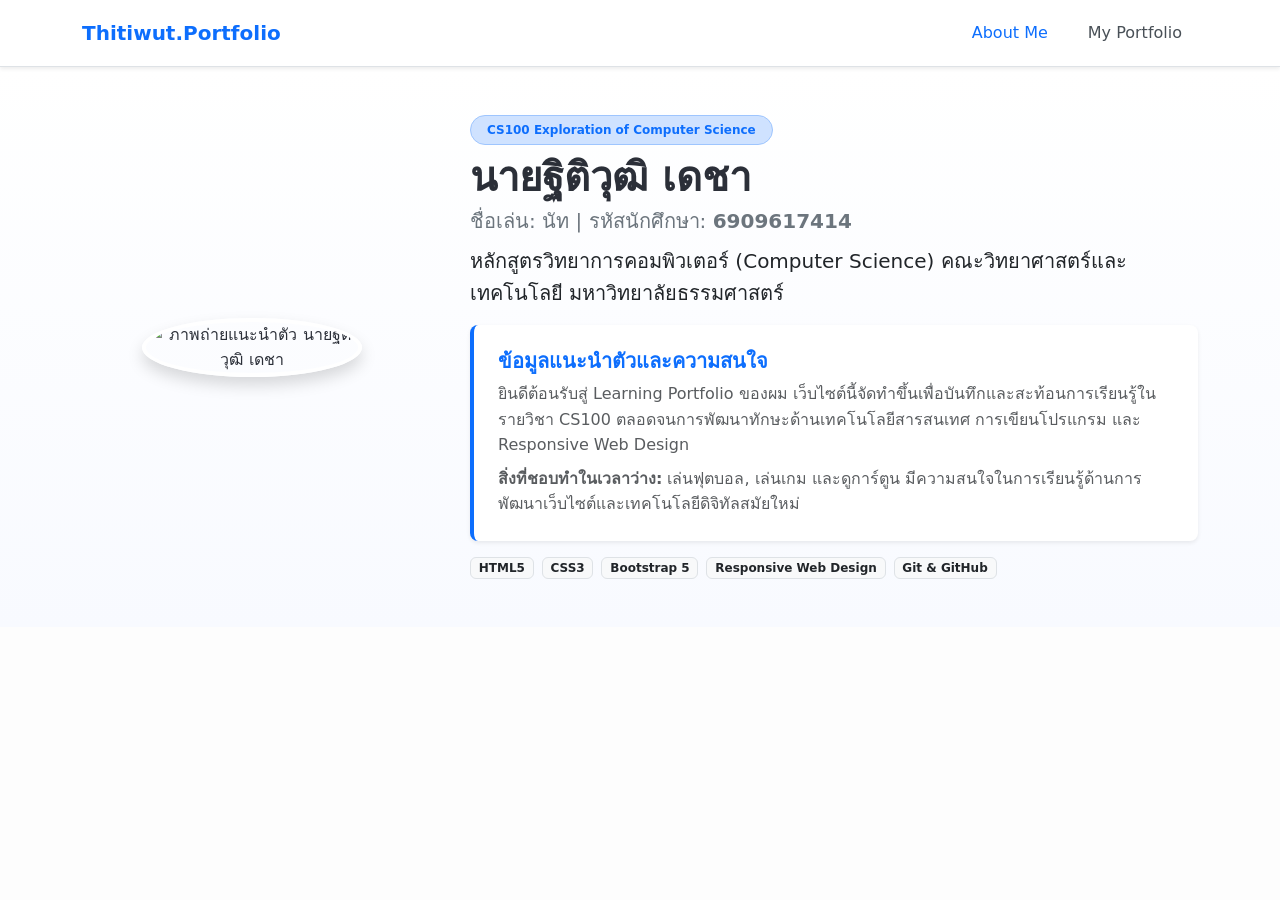
==== index.html @ b5b59eac "Enhance the visual appeal of various website elements" ====
<!DOCTYPE html>
<html lang="th">
<head>
    <meta charset="UTF-8">
    <meta name="viewport" content="width=device-width, initial-scale=1.0">
    <title>Learning Portfolio | ฐิติวุฒิ เดชา (6909617414)</title>
    <link href="https://cdn.jsdelivr.net/npm/bootstrap@5.3.3/dist/css/bootstrap.min.css" rel="stylesheet">
    <link rel="stylesheet" href="css/style.css">
</head>
<body>

    <header class="site-header sticky-top">
        <nav class="navbar navbar-expand bg-white border-bottom shadow-sm">
            <div class="container">
                <a class="navbar-brand fw-bold text-primary" href="#about">
                    Thitiwut.Portfolio
                </a>
                <div class="navbar-nav ms-auto gap-2">
                    <a class="nav-link px-3 active" href="#about">About Me</a>
                    <a class="nav-link px-3" href="#portfolio">My Portfolio</a>
                </div>
            </div>
        </nav>
    </header>

    <main>
        <section id="about" class="about-section py-5">
            <div class="container">
                <div class="row align-items-center g-4 g-lg-5">
                    <div class="col-12 col-md-4 text-center">
                        <div class="profile-img-wrapper mx-auto">
                            <img src="media/6909617414.jpg" alt="ภาพถ่ายแนะนำตัว นายฐิติวุฒิ เดชา" class="img-fluid rounded-circle profile-img shadow">
                        </div>
                    </div>
                    <div class="col-12 col-md-8 text-center text-md-start">
                        <span class="badge bg-primary-subtle text-primary border border-primary-subtle px-3 py-2 rounded-pill mb-2">CS100 Exploration of Computer Science</span>
                        <h1 class="display-6 fw-bold mb-1">นายฐิติวุฒิ เดชา</h1>
                        <p class="text-secondary fs-5 mb-2">ชื่อเล่น: นัท | รหัสนักศึกษา: <strong>6909617414</strong></p>
                        <p class="lead text-dark mb-3">
                            หลักสูตรวิทยาการคอมพิวเตอร์ (Computer Science) คณะวิทยาศาสตร์และเทคโนโลยี มหาวิทยาลัยธรรมศาสตร์
                        </p>
                        <div class="bio-card p-3 p-md-4 rounded-3 bg-white shadow-sm mb-3">
                            <h2 class="h5 fw-bold text-primary mb-2">ข้อมูลแนะนำตัวและความสนใจ</h2>
                            <p class="mb-2 text-muted">
                                ยินดีต้อนรับสู่ Learning Portfolio ของผม เว็บไซต์นี้จัดทำขึ้นเพื่อบันทึกและสะท้อนการเรียนรู้ในรายวิชา CS100 ตลอดจนการพัฒนาทักษะด้านเทคโนโลยีสารสนเทศ การเขียนโปรแกรม และ Responsive Web Design
                            </p>
                            <p class="mb-0 text-muted">
                                <strong>สิ่งที่ชอบทำในเวลาว่าง:</strong> เล่นฟุตบอล, เล่นเกม และดูการ์ตูน มีความสนใจในการเรียนรู้ด้านการพัฒนาเว็บไซต์และเทคโนโลยีดิจิทัลสมัยใหม่
                            </p>
                        </div>
                        <div class="d-flex flex-wrap justify-content-center justify-content-md-start gap-2">
                            <span class="badge bg-light text-dark border">HTML5</span>
                            <span class="badge bg-light text-dark border">CSS3</span>
                            <span class="badge bg-light text-dark border">Bootstrap 5</span>
                            <span class="badge bg-light text-dark border">Responsive Web Design</span>
                            <span class="badge bg-light text-dark border">Git & GitHub</span>
                        </div>
                    </div>
                </div>
            </div>
        </section>



</body>
</html>
---- css/style.css ----
html {
    scroll-behavior: smooth;
}

body {
    font-family: system-ui, -apple-system, "Segoe UI", Roboto, "Helvetica Neue", Arial, sans-serif;
    color: #2b2f38;
    background-color: #fdfdfd;
    line-height: 1.6;
}

.site-header .navbar {
    padding-top: 0.75rem;
    padding-bottom: 0.75rem;
}

.site-header .nav-link {
    font-weight: 500;
    color: #495057;
    transition: color 0.2s ease-in-out;
}

.site-header .nav-link:hover,
.site-header .nav-link.active {
    color: #0d6efd;
}

.about-section {
    background: linear-gradient(180deg, #ffffff 0%, #f8faff 100%);
}

.profile-img-wrapper {
    max-width: 220px;
}

.profile-img {
    width: 200px;
    height: 200px;
    object-fit: cover;
    border: 4px solid #ffffff;
    box-shadow: 0 0.5rem 1rem rgba(13, 110, 253, 0.15);
    transition: transform 0.3s ease;
}

.profile-img:hover {
    transform: scale(1.03);
}

.bio-card {
    border-left: 4px solid #0d6efd;
    background-color: #ffffff;
}

.portfolio-section {
    background-color: #f8f9fa;
}

.portfolio-card {
    border-radius: 1rem;
    transition: transform 0.25s ease, box-shadow 0.25s ease;
    background-color: #ffffff;
}

.portfolio-card:hover {
    transform: translateY(-5px);
    box-shadow: 0 0.75rem 1.5rem rgba(0, 0, 0, 0.08) !important;
}

.reflection-wrapper {
    background-color: #f9fbfd;
    border: 1px solid #e3e8ee;
    border-radius: 0.75rem;
}

.reflection-wrapper li {
    line-height: 1.55;
}

.site-footer {
    border-top: 1px solid #343a40;
}

@media (max-width: 767.98px) {
    .profile-img {
        width: 160px;
        height: 160px;
    }
    
    .display-6 {
        font-size: 1.85rem;
    }

    .about-section,
    .portfolio-section {
        padding-top: 2.5rem !important;
        padding-bottom: 2.5rem !important;
    }
}
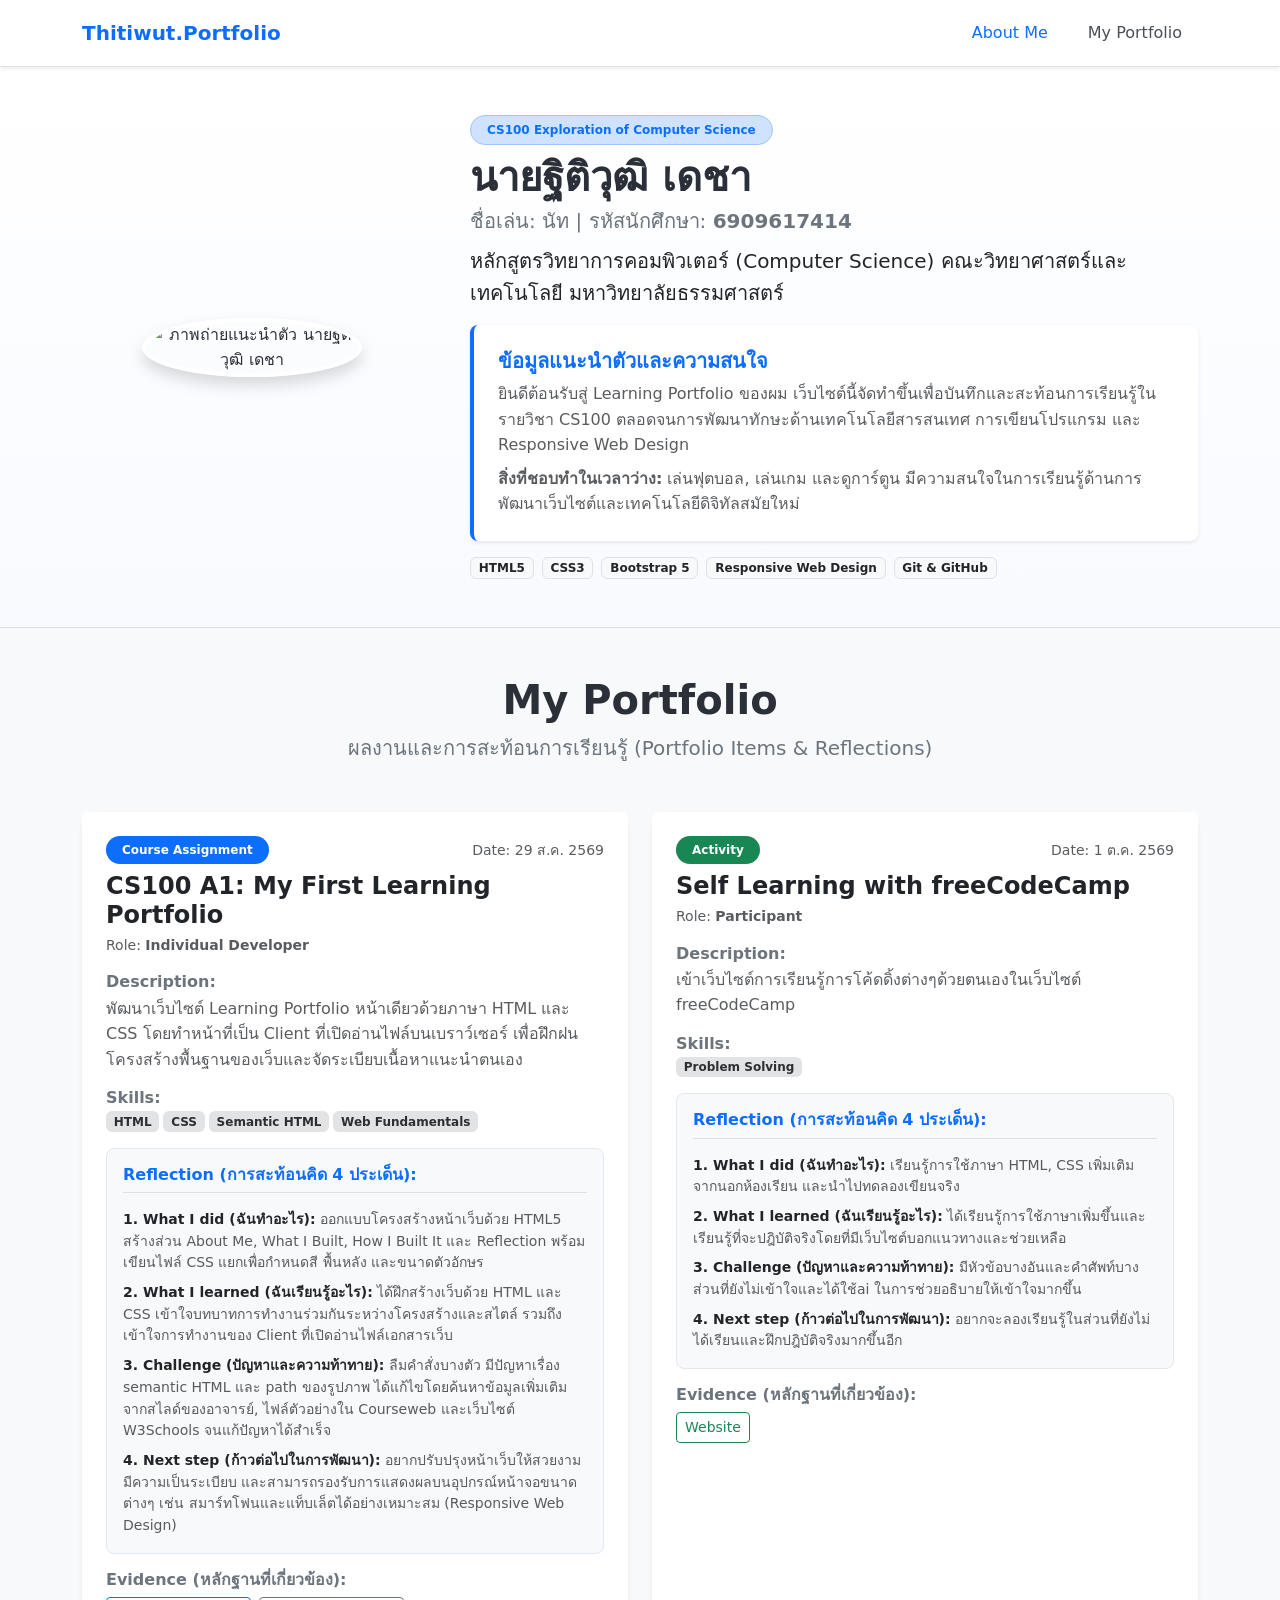
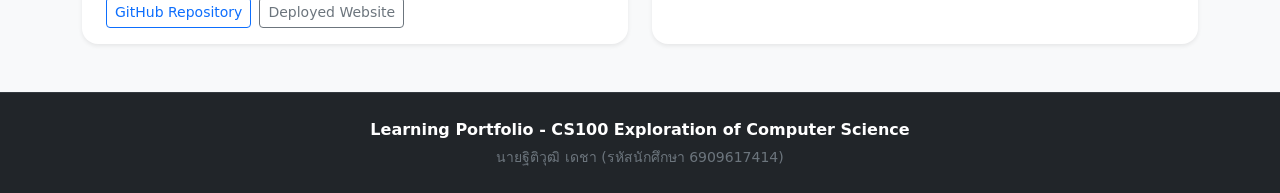
==== commit 8706907e: "Add information about portfolio item" ====
--- a/index.html
+++ b/index.html
@@ -24,6 +24,7 @@
     </header>
 
     <main>
+      
         <section id="about" class="about-section py-5">
             <div class="container">
                 <div class="row align-items-center g-4 g-lg-5">
@@ -60,7 +61,149 @@
             </div>
         </section>
 
-
+        <section id="portfolio" class="portfolio-section py-5 bg-light border-top">
+            <div class="container">
+                <div class="text-center mb-5">
+                    <h2 class="display-6 fw-bold">My Portfolio</h2>
+                    <p class="text-secondary fs-5">ผลงานและการสะท้อนการเรียนรู้ (Portfolio Items & Reflections)</p>
+                </div>
+
+                <div class="row g-4 justify-content-center">
+                    <div class="col-12 col-lg-6">
+                        <article class="card h-100 portfolio-card shadow-sm border-0">
+                            <div class="card-header bg-white border-0 pt-4 px-4 pb-0">
+                                <div class="d-flex flex-wrap justify-content-between align-items-center gap-2 mb-2">
+                                    <span class="badge bg-primary px-3 py-2 rounded-pill">Course Assignment</span>
+                                    <span class="text-muted small">Date: 29 ส.ค. 2569</span>
+                                </div>
+                                <h3 class="h4 card-title fw-bold text-dark mb-1">CS100 A1: My First Learning Portfolio</h3>
+                                <p class="text-muted small mb-0">Role: <strong>Individual Developer</strong></p>
+                            </div>
+                            <div class="card-body px-4 py-3">
+                                <div class="mb-3">
+                                    <h4 class="h6 fw-bold text-secondary mb-1">Description:</h4>
+                                    <p class="card-text text-muted">
+                                        พัฒนาเว็บไซต์ Learning Portfolio หน้าเดียวด้วยภาษา HTML และ CSS โดยทำหน้าที่เป็น Client ที่เปิดอ่านไฟล์บนเบราว์เซอร์ เพื่อฝึกฝนโครงสร้างพื้นฐานของเว็บและจัดระเบียบเนื้อหาแนะนำตนเอง
+                                    </p>
+                                </div>
+                                <div class="mb-3">
+                                    <h4 class="h6 fw-bold text-secondary mb-1">Skills:</h4>
+                                    <div class="d-flex flex-wrap gap-1">
+                                        <span class="badge bg-secondary-subtle text-secondary-emphasis">HTML</span>
+                                        <span class="badge bg-secondary-subtle text-secondary-emphasis">CSS</span>
+                                        <span class="badge bg-secondary-subtle text-secondary-emphasis">Semantic HTML</span>
+                                        <span class="badge bg-secondary-subtle text-secondary-emphasis">Web Fundamentals</span>
+                                    </div>
+                                </div>
+
+                                <div class="reflection-wrapper p-3 rounded-3 bg-body-tertiary mb-3">
+                                    <h4 class="h6 fw-bold text-primary border-bottom pb-2 mb-3">Reflection (การสะท้อนคิด 4 ประเด็น):</h4>
+                                    <ul class="list-unstyled mb-0 d-flex flex-column gap-2 small text-muted">
+                                        <li>
+                                            <strong class="text-dark">1. What I did (ฉันทำอะไร):</strong>
+                                            ออกแบบโครงสร้างหน้าเว็บด้วย HTML5 สร้างส่วน About Me, What I Built, How I Built It และ Reflection พร้อมเขียนไฟล์ CSS แยกเพื่อกำหนดสี พื้นหลัง และขนาดตัวอักษร
+                                        </li>
+                                        <li>
+                                            <strong class="text-dark">2. What I learned (ฉันเรียนรู้อะไร):</strong>
+                                            ได้ฝึกสร้างเว็บด้วย HTML และ CSS เข้าใจบทบาทการทำงานร่วมกันระหว่างโครงสร้างและสไตล์ รวมถึงเข้าใจการทำงานของ Client ที่เปิดอ่านไฟล์เอกสารเว็บ
+                                        </li>
+                                        <li>
+                                            <strong class="text-dark">3. Challenge (ปัญหาและความท้าทาย):</strong>
+                                            ลืมคำสั่งบางตัว มีปัญหาเรื่อง semantic HTML และ path ของรูปภาพ ได้แก้ไขโดยค้นหาข้อมูลเพิ่มเติมจากสไลด์ของอาจารย์, ไฟล์ตัวอย่างใน Courseweb และเว็บไซต์ W3Schools จนแก้ปัญหาได้สำเร็จ
+                                        </li>
+                                        <li>
+                                            <strong class="text-dark">4. Next step (ก้าวต่อไปในการพัฒนา):</strong>
+                                            อยากปรับปรุงหน้าเว็บให้สวยงาม มีความเป็นระเบียบ และสามารถรองรับการแสดงผลบนอุปกรณ์หน้าจอขนาดต่างๆ เช่น สมาร์ทโฟนและแท็บเล็ตได้อย่างเหมาะสม (Responsive Web Design)
+                                        </li>
+                                    </ul>
+                                </div>
+
+                                <div>
+                                    <h4 class="h6 fw-bold text-secondary mb-2">Evidence (หลักฐานที่เกี่ยวข้อง):</h4>
+                                    <div class="d-flex flex-wrap gap-2">
+                                        <a href="https://github.com/thitiwutdecha/A1_6909617414" target="_blank" rel="noopener noreferrer" class="btn btn-sm btn-outline-primary">
+                                            GitHub Repository
+                                        </a>
+                                        <a href="https://thitiwutdecha.github.io/A1_6909617414/" target="_blank" rel="noopener noreferrer" class="btn btn-sm btn-outline-secondary">
+                                            Deployed Website
+                                        </a>
+                                    </div>
+                                </div>
+                            </div>
+                        </article>
+                    </div>
+
+                    <div class="col-12 col-lg-6">
+                        <article class="card h-100 portfolio-card shadow-sm border-0">
+                            <div class="card-header bg-white border-0 pt-4 px-4 pb-0">
+                                <div class="d-flex flex-wrap justify-content-between align-items-center gap-2 mb-2">
+                                    <span class="badge bg-success px-3 py-2 rounded-pill">Activity</span>
+                                    <span class="text-muted small">Date: 1 ต.ค. 2569</span>
+                                </div>
+                                <h3 class="h4 card-title fw-bold text-dark mb-1">Self Learning with freeCodeCamp</h3>
+                                <p class="text-muted small mb-0">Role: <strong>Participant</strong></p>
+                            </div>
+                            <div class="card-body px-4 py-3">
+                                <div class="mb-3">
+                                    <h4 class="h6 fw-bold text-secondary mb-1">Description:</h4>
+                                    <p class="card-text text-muted">
+                                        เข้าเว็บไซต์การเรียนรู้การโค้ดดิ้งต่างๆด้วยตนเองในเว็บไซต์ freeCodeCamp
+                                    </p>
+                                </div>
+                                <div class="mb-3">
+                                    <h4 class="h6 fw-bold text-secondary mb-1">Skills:</h4>
+                                    <div class="d-flex flex-wrap gap-1">
+                                        <span class="badge bg-secondary-subtle text-secondary-emphasis">Problem Solving</span>
+                                    </div>
+                                </div>
+
+                                <div class="reflection-wrapper p-3 rounded-3 bg-body-tertiary mb-3">
+                                    <h4 class="h6 fw-bold text-primary border-bottom pb-2 mb-3">Reflection (การสะท้อนคิด 4 ประเด็น):</h4>
+                                    <ul class="list-unstyled mb-0 d-flex flex-column gap-2 small text-muted">
+                                        <li>
+                                            <strong class="text-dark">1. What I did (ฉันทำอะไร):</strong>
+                                            เรียนรู้การใช้ภาษา HTML, CSS เพิ่มเติมจากนอกห้องเรียน และนำไปทดลองเขียนจริง
+                                        </li>
+                                        <li>
+                                            <strong class="text-dark">2. What I learned (ฉันเรียนรู้อะไร):</strong>
+                                            ได้เรียนรู้การใช้ภาษาเพิ่มขึ้นและเรียนรู้ที่จะปฎิบัติจริงโดยที่มีเว็บไซต์บอกแนวทางและช่วยเหลือ
+                                        </li>
+                                        <li>
+                                            <strong class="text-dark">3. Challenge (ปัญหาและความท้าทาย):</strong>
+                                            มีหัวข้อบางอันและคำศัพท์บางส่วนที่ยังไม่เข้าใจและได้ใช้ai ในการช่วยอธิบายให้เข้าใจมากขึ้น
+                                        </li>
+                                        <li>
+                                            <strong class="text-dark">4. Next step (ก้าวต่อไปในการพัฒนา):</strong>
+                                            อยากจะลองเรียนรู้ในส่วนที่ยังไม่ได้เรียนและฝึกปฎิบัติจริงมากขึ้นอีก
+                                        </li>
+                                    </ul>
+                                </div>
+
+                                <div>
+                                    <h4 class="h6 fw-bold text-secondary mb-2">Evidence (หลักฐานที่เกี่ยวข้อง):</h4>
+                                    <div class="d-flex flex-wrap gap-2">
+                                        <a href="https://www.freecodecamp.org/learn" target="_blank" rel="noopener noreferrer" class="btn btn-sm btn-outline-success">
+                                           Website
+                                        </a>
+                                        </a>
+                                    </div>
+                                </div>
+                            </div>
+                        </article>
+                    </div>
+                </div>
+            </div>
+        </section>
+    </main>
+
+    <footer class="site-footer bg-dark text-white py-4 mt-auto">
+        <div class="container text-center">
+            <p class="mb-1 fw-semibold">Learning Portfolio - CS100 Exploration of Computer Science</p>
+            <p class="small text-secondary mb-0">
+                นายฐิติวุฒิ เดชา (รหัสนักศึกษา 6909617414)
+            </p>
+        </div>
+    </footer>
 
 </body>
 </html>
